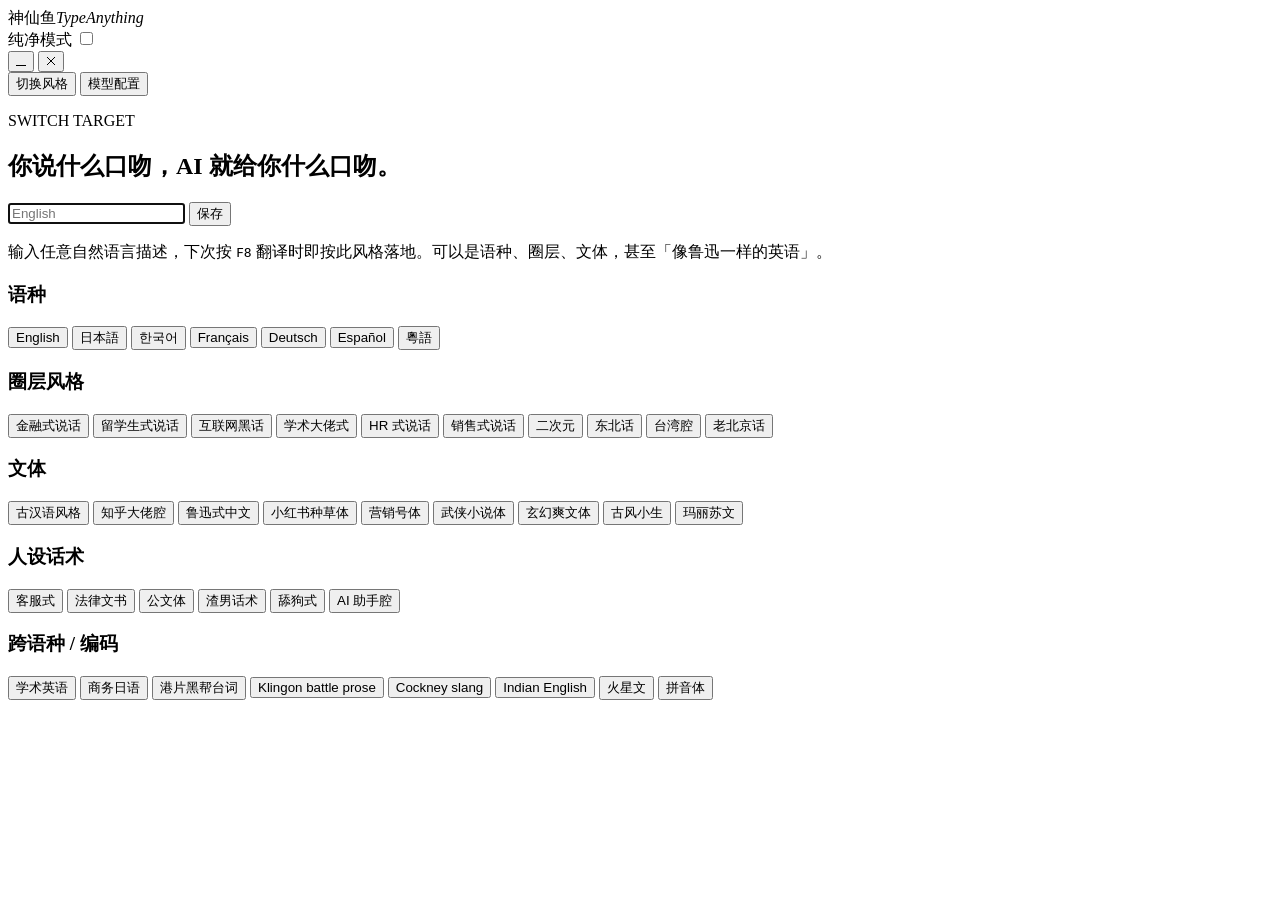
==== tools/ta-settings/ui/index.html @ 22adf209 "feat: use F8 as a global translation trigger" ====
<!doctype html>
<html lang="zh-CN">
<head>
<meta charset="utf-8" />
<meta name="viewport" content="width=device-width, initial-scale=1" />
<title>TypeAnything</title>
<link rel="icon" type="image/png" href="fish.png" />
<link rel="stylesheet" href="style.css" />
</head>
<body>

<!-- ─── Frameless titlebar (we strip WS_CAPTION; HTML owns the top edge) ─ -->
<header class="titlebar">
  <div class="title">
    <span class="logo" aria-hidden="true"></span>
    <span class="brand">神仙鱼<em>TypeAnything</em></span>
  </div>
  <label class="pure-toggle" id="pureToggleWrap" title="开启后只输出原始中文，并停用 F8 翻译">
    <span class="pure-toggle-label">纯净模式</span>
    <input type="checkbox" id="pureToggle" />
    <span class="pure-toggle-slider" aria-hidden="true"></span>
  </label>
  <div class="window-controls" aria-hidden="false">
    <button class="wc wc-min"   id="wcMin"   type="button" aria-label="最小化">
      <svg width="10" height="1" viewBox="0 0 10 1"><rect width="10" height="1" fill="currentColor"/></svg>
    </button>
    <button class="wc wc-close" id="wcClose" type="button" aria-label="关闭">
      <svg width="10" height="10" viewBox="0 0 10 10"><path d="M1 1 L9 9 M9 1 L1 9" stroke="currentColor" stroke-width="1" fill="none"/></svg>
    </button>
  </div>
</header>

<nav class="page-tabs">
  <button class="page-tab" data-page="lang">切换风格</button>
  <button class="page-tab" data-page="model">模型配置</button>
</nav>

<main>

  <!-- ───────────────────────── PAGE: LANGUAGE ───────────────────────── -->
  <section class="page" id="page-lang">
    <p class="eyebrow">SWITCH TARGET</p>
    <h1>你说什么<span class="accent">口吻</span>，AI 就给你什么口吻。</h1>

    <div class="input-wrap">
      <input id="langInput" type="text" placeholder="English" autofocus />
      <button id="langSave" class="btn primary">保存</button>
    </div>
    <p class="sub">输入任意自然语言描述，下次按 <code>F8</code> 翻译时即按此风格落地。可以是语种、圈层、文体，甚至「像鲁迅一样的英语」。</p>

    <div class="category">
      <h3>语种</h3>
      <div class="chips" data-group="lang" data-category="A">
        <button class="chip">English</button>
        <button class="chip">日本語</button>
        <button class="chip">한국어</button>
        <button class="chip">Français</button>
        <button class="chip">Deutsch</button>
        <button class="chip">Español</button>
        <button class="chip">粵語</button>
      </div>
    </div>

    <div class="category">
      <h3>圈层风格</h3>
      <div class="chips" data-group="clique" data-category="B">
        <button class="chip">金融式说话</button>
        <button class="chip">留学生式说话</button>
        <button class="chip">互联网黑话</button>
        <button class="chip">学术大佬式</button>
        <button class="chip">HR 式说话</button>
        <button class="chip">销售式说话</button>
        <button class="chip">二次元</button>
        <button class="chip">东北话</button>
        <button class="chip">台湾腔</button>
        <button class="chip">老北京话</button>
      </div>
    </div>

    <div class="category">
      <h3>文体</h3>
      <div class="chips" data-group="medium" data-category="B">
        <button class="chip">古汉语风格</button>
        <button class="chip">知乎大佬腔</button>
        <button class="chip">鲁迅式中文</button>
        <button class="chip">小红书种草体</button>
        <button class="chip">营销号体</button>
        <button class="chip">武侠小说体</button>
        <button class="chip">玄幻爽文体</button>
        <button class="chip">古风小生</button>
        <button class="chip">玛丽苏文</button>
      </div>
    </div>

    <div class="category">
      <h3>人设话术</h3>
      <div class="chips" data-group="persona" data-category="B">
        <button class="chip">客服式</button>
        <button class="chip">法律文书</button>
        <button class="chip">公文体</button>
        <button class="chip">渣男话术</button>
        <button class="chip">舔狗式</button>
        <button class="chip">AI 助手腔</button>
      </div>
    </div>

    <div class="category">
      <h3>跨语种 / 编码</h3>
      <div class="chips" data-group="cross">
        <button class="chip" data-category="C">学术英语</button>
        <button class="chip" data-category="C">商务日语</button>
        <button class="chip" data-category="C">港片黑帮台词</button>
        <button class="chip" data-category="C">Klingon battle prose</button>
        <button class="chip" data-category="C">Cockney slang</button>
        <button class="chip" data-category="C">Indian English</button>
        <button class="chip" data-category="D">火星文</button>
        <button class="chip" data-category="D">拼音体</button>
      </div>
    </div>
  </section>

  <!-- ───────────────────────── PAGE: MODEL ─────────────────────────── -->
  <section class="page" id="page-model" hidden>
    <p class="eyebrow">PROVIDER · BYOK</p>
    <h1>接入你自己的<span class="accent">模型</span>。</h1>
    <p class="sub">你的输入只发到下面这个 endpoint。无中转、无后端代理。默认 DeepSeek，可换 OpenAI / Moonshot / 智谱 / 自托管 vLLM / Ollama 等任意 OpenAI Chat Completions 兼容 API。</p>

    <div class="preset-row">
      <button class="preset" data-preset="deepseek">DeepSeek</button>
      <button class="preset" data-preset="moonshot">Moonshot</button>
      <button class="preset" data-preset="openai">OpenAI</button>
      <button class="preset" data-preset="ollama">Ollama</button>
      <button class="preset" data-preset="custom">自定义</button>
    </div>

    <form id="modelForm" class="form-grid" onsubmit="return false;">
      <label class="full">
        <span>API Key</span>
        <div class="masked">
          <input id="apiKey" type="password" placeholder="sk-..." autocomplete="off" />
          <button type="button" class="toggle" id="toggleKey" title="显示 / 隐藏" aria-label="toggle">👁</button>
        </div>
      </label>

      <label class="full">
        <span>Model</span>
        <input id="model" type="text" placeholder="deepseek-chat" />
      </label>

      <label class="full">
        <span>Host</span>
        <input id="host" type="text" placeholder="api.deepseek.com" />
      </label>
      <label class="full">
        <span>Path</span>
        <input id="path" type="text" placeholder="/v1/chat/completions" />
      </label>

      <p class="endpoint-preview" id="endpointPreview"></p>
    </form>

    <div class="actions">
      <button class="btn" id="btnCancelModel">取消</button>
      <button class="btn primary" id="btnSaveModel">保存并应用</button>
    </div>
  </section>

</main>

<!-- toast -->
<div id="toast" class="toast" hidden></div>

<script src="app.js"></script>
</body>
</html>
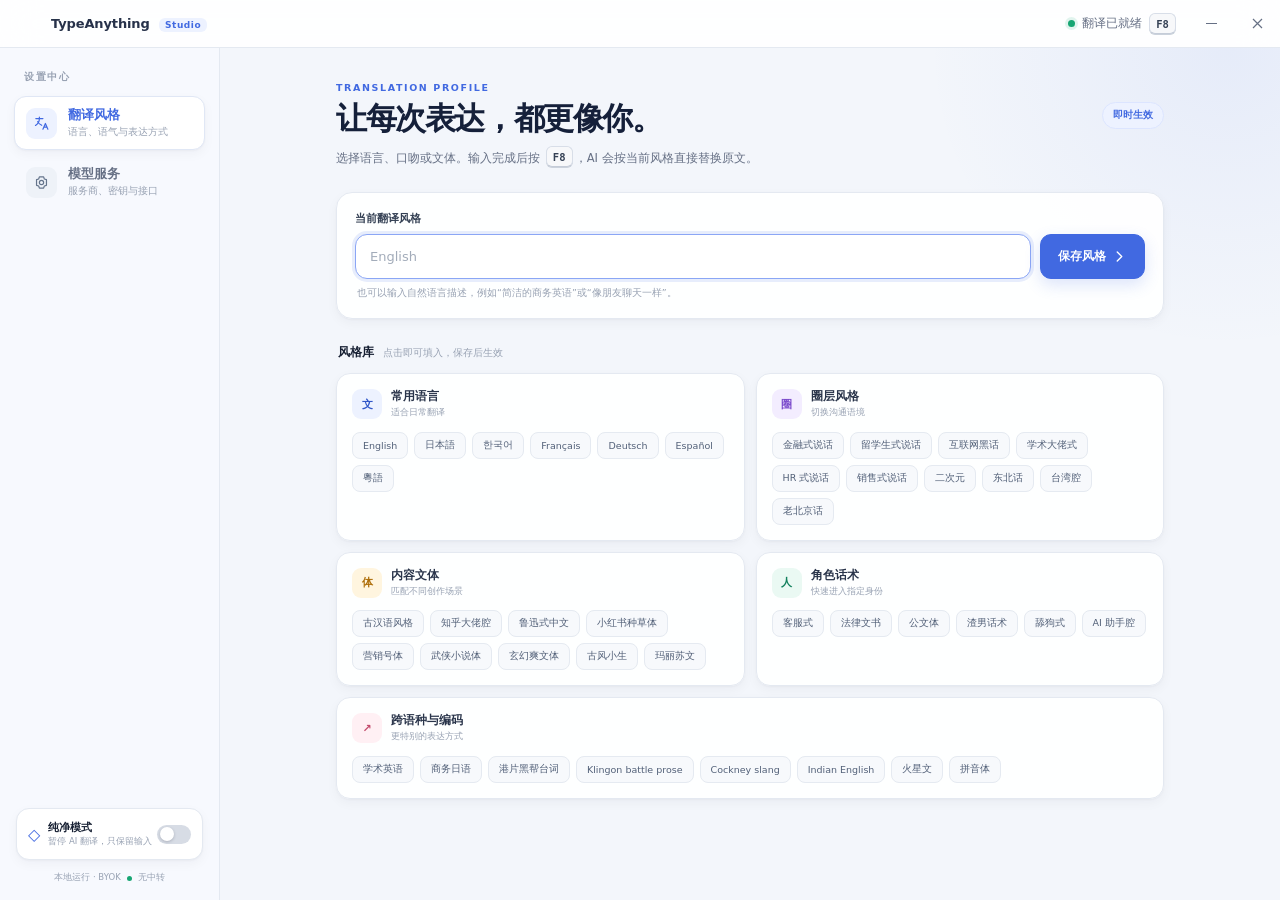
==== commit f8a3fb48: "feat: redesign the settings experience" ====
--- a/tools/ta-settings/ui/index.html
+++ b/tools/ta-settings/ui/index.html
@@ -9,165 +9,237 @@
 </head>
 <body>
 
-<!-- ─── Frameless titlebar (we strip WS_CAPTION; HTML owns the top edge) ─ -->
 <header class="titlebar">
   <div class="title">
     <span class="logo" aria-hidden="true"></span>
-    <span class="brand">神仙鱼<em>TypeAnything</em></span>
+    <span class="brand">TypeAnything <em>Studio</em></span>
   </div>
-  <label class="pure-toggle" id="pureToggleWrap" title="开启后只输出原始中文，并停用 F8 翻译">
-    <span class="pure-toggle-label">纯净模式</span>
-    <input type="checkbox" id="pureToggle" />
-    <span class="pure-toggle-slider" aria-hidden="true"></span>
-  </label>
-  <div class="window-controls" aria-hidden="false">
-    <button class="wc wc-min"   id="wcMin"   type="button" aria-label="最小化">
-      <svg width="10" height="1" viewBox="0 0 10 1"><rect width="10" height="1" fill="currentColor"/></svg>
+  <div class="titlebar-status" id="runtimeStatus" aria-label="翻译快捷键">
+    <span class="status-dot"></span>
+    <span id="runtimeStatusText">翻译已就绪</span>
+    <kbd>F8</kbd>
+  </div>
+  <div class="window-controls" aria-label="窗口控制">
+    <button class="wc wc-min" id="wcMin" type="button" aria-label="最小化">
+      <svg width="11" height="1" viewBox="0 0 11 1"><rect width="11" height="1" fill="currentColor"/></svg>
     </button>
     <button class="wc wc-close" id="wcClose" type="button" aria-label="关闭">
-      <svg width="10" height="10" viewBox="0 0 10 10"><path d="M1 1 L9 9 M9 1 L1 9" stroke="currentColor" stroke-width="1" fill="none"/></svg>
+      <svg width="11" height="11" viewBox="0 0 11 11"><path d="M1 1 L10 10 M10 1 L1 10" stroke="currentColor" stroke-width="1.2" fill="none"/></svg>
     </button>
   </div>
 </header>
 
-<nav class="page-tabs">
-  <button class="page-tab" data-page="lang">切换风格</button>
-  <button class="page-tab" data-page="model">模型配置</button>
-</nav>
-
-<main>
-
-  <!-- ───────────────────────── PAGE: LANGUAGE ───────────────────────── -->
-  <section class="page" id="page-lang">
-    <p class="eyebrow">SWITCH TARGET</p>
-    <h1>你说什么<span class="accent">口吻</span>，AI 就给你什么口吻。</h1>
-
-    <div class="input-wrap">
-      <input id="langInput" type="text" placeholder="English" autofocus />
-      <button id="langSave" class="btn primary">保存</button>
+<div class="app-shell">
+  <aside class="sidebar">
+    <div class="sidebar-heading">设置中心</div>
+    <nav class="page-tabs" aria-label="设置页面">
+      <button class="page-tab" data-page="lang" type="button">
+        <span class="nav-icon" aria-hidden="true">
+          <svg viewBox="0 0 24 24"><path d="M4 5h10M9 3v2c0 4.2-2.2 7.7-5.5 9.8M6.5 9.5c1.4 2.1 3.4 3.8 5.8 5M14 20l3.5-8 3.5 8M15.2 17h4.6"/></svg>
+        </span>
+        <span><strong>翻译风格</strong><small>语言、语气与表达方式</small></span>
+      </button>
+      <button class="page-tab" data-page="model" type="button">
+        <span class="nav-icon" aria-hidden="true">
+          <svg viewBox="0 0 24 24"><path d="M9 4h6l1 3 3 1v8l-3 1-1 3H9l-1-3-3-1V8l3-1 1-3Z"/><circle cx="12" cy="12" r="3"/></svg>
+        </span>
+        <span><strong>模型服务</strong><small>服务商、密钥与接口</small></span>
+      </button>
+    </nav>
+
+    <div class="sidebar-spacer"></div>
+
+    <section class="mode-card">
+      <div class="mode-copy">
+        <span class="mode-icon" aria-hidden="true">◇</span>
+        <span><strong>纯净模式</strong><small>暂停 AI 翻译，只保留输入</small></span>
+      </div>
+      <label class="pure-toggle" id="pureToggleWrap" title="开启后只输出原始中文，并停用 F8 翻译">
+        <input type="checkbox" id="pureToggle" />
+        <span class="pure-toggle-slider" aria-hidden="true"></span>
+      </label>
+    </section>
+
+    <div class="sidebar-meta">
+      <span>本地运行 · BYOK</span>
+      <span class="privacy-dot"></span>
+      <span>无中转</span>
     </div>
-    <p class="sub">输入任意自然语言描述，下次按 <code>F8</code> 翻译时即按此风格落地。可以是语种、圈层、文体，甚至「像鲁迅一样的英语」。</p>
-
-    <div class="category">
-      <h3>语种</h3>
-      <div class="chips" data-group="lang" data-category="A">
-        <button class="chip">English</button>
-        <button class="chip">日本語</button>
-        <button class="chip">한국어</button>
-        <button class="chip">Français</button>
-        <button class="chip">Deutsch</button>
-        <button class="chip">Español</button>
-        <button class="chip">粵語</button>
-      </div>
-    </div>
-
-    <div class="category">
-      <h3>圈层风格</h3>
-      <div class="chips" data-group="clique" data-category="B">
-        <button class="chip">金融式说话</button>
-        <button class="chip">留学生式说话</button>
-        <button class="chip">互联网黑话</button>
-        <button class="chip">学术大佬式</button>
-        <button class="chip">HR 式说话</button>
-        <button class="chip">销售式说话</button>
-        <button class="chip">二次元</button>
-        <button class="chip">东北话</button>
-        <button class="chip">台湾腔</button>
-        <button class="chip">老北京话</button>
-      </div>
-    </div>
-
-    <div class="category">
-      <h3>文体</h3>
-      <div class="chips" data-group="medium" data-category="B">
-        <button class="chip">古汉语风格</button>
-        <button class="chip">知乎大佬腔</button>
-        <button class="chip">鲁迅式中文</button>
-        <button class="chip">小红书种草体</button>
-        <button class="chip">营销号体</button>
-        <button class="chip">武侠小说体</button>
-        <button class="chip">玄幻爽文体</button>
-        <button class="chip">古风小生</button>
-        <button class="chip">玛丽苏文</button>
-      </div>
-    </div>
-
-    <div class="category">
-      <h3>人设话术</h3>
-      <div class="chips" data-group="persona" data-category="B">
-        <button class="chip">客服式</button>
-        <button class="chip">法律文书</button>
-        <button class="chip">公文体</button>
-        <button class="chip">渣男话术</button>
-        <button class="chip">舔狗式</button>
-        <button class="chip">AI 助手腔</button>
-      </div>
-    </div>
-
-    <div class="category">
-      <h3>跨语种 / 编码</h3>
-      <div class="chips" data-group="cross">
-        <button class="chip" data-category="C">学术英语</button>
-        <button class="chip" data-category="C">商务日语</button>
-        <button class="chip" data-category="C">港片黑帮台词</button>
-        <button class="chip" data-category="C">Klingon battle prose</button>
-        <button class="chip" data-category="C">Cockney slang</button>
-        <button class="chip" data-category="C">Indian English</button>
-        <button class="chip" data-category="D">火星文</button>
-        <button class="chip" data-category="D">拼音体</button>
-      </div>
-    </div>
-  </section>
-
-  <!-- ───────────────────────── PAGE: MODEL ─────────────────────────── -->
-  <section class="page" id="page-model" hidden>
-    <p class="eyebrow">PROVIDER · BYOK</p>
-    <h1>接入你自己的<span class="accent">模型</span>。</h1>
-    <p class="sub">你的输入只发到下面这个 endpoint。无中转、无后端代理。默认 DeepSeek，可换 OpenAI / Moonshot / 智谱 / 自托管 vLLM / Ollama 等任意 OpenAI Chat Completions 兼容 API。</p>
-
-    <div class="preset-row">
-      <button class="preset" data-preset="deepseek">DeepSeek</button>
-      <button class="preset" data-preset="moonshot">Moonshot</button>
-      <button class="preset" data-preset="openai">OpenAI</button>
-      <button class="preset" data-preset="ollama">Ollama</button>
-      <button class="preset" data-preset="custom">自定义</button>
-    </div>
-
-    <form id="modelForm" class="form-grid" onsubmit="return false;">
-      <label class="full">
-        <span>API Key</span>
-        <div class="masked">
-          <input id="apiKey" type="password" placeholder="sk-..." autocomplete="off" />
-          <button type="button" class="toggle" id="toggleKey" title="显示 / 隐藏" aria-label="toggle">👁</button>
-        </div>
-      </label>
-
-      <label class="full">
-        <span>Model</span>
-        <input id="model" type="text" placeholder="deepseek-chat" />
-      </label>
-
-      <label class="full">
-        <span>Host</span>
-        <input id="host" type="text" placeholder="api.deepseek.com" />
-      </label>
-      <label class="full">
-        <span>Path</span>
-        <input id="path" type="text" placeholder="/v1/chat/completions" />
-      </label>
-
-      <p class="endpoint-preview" id="endpointPreview"></p>
-    </form>
-
-    <div class="actions">
-      <button class="btn" id="btnCancelModel">取消</button>
-      <button class="btn primary" id="btnSaveModel">保存并应用</button>
-    </div>
-  </section>
-
-</main>
-
-<!-- toast -->
+  </aside>
+
+  <main>
+    <section class="page" id="page-lang">
+      <div class="page-heading">
+        <div>
+          <p class="eyebrow">TRANSLATION PROFILE</p>
+          <h1>让每次表达，都更像你。</h1>
+          <p class="sub">选择语言、口吻或文体。输入完成后按 <kbd>F8</kbd>，AI 会按当前风格直接替换原文。</p>
+        </div>
+        <span class="page-badge">即时生效</span>
+      </div>
+
+      <section class="command-card">
+        <label for="langInput">当前翻译风格</label>
+        <div class="input-wrap">
+          <input id="langInput" type="text" placeholder="English" autofocus />
+          <button id="langSave" class="btn primary" type="button">
+            <span>保存风格</span>
+            <svg viewBox="0 0 20 20" aria-hidden="true"><path d="m7 4 6 6-6 6"/></svg>
+          </button>
+        </div>
+        <p class="field-help">也可以输入自然语言描述，例如“简洁的商务英语”或“像朋友聊天一样”。</p>
+      </section>
+
+      <div class="section-title">
+        <div><span>风格库</span><small>点击即可填入，保存后生效</small></div>
+      </div>
+
+      <div class="style-grid">
+        <section class="style-card category">
+          <div class="style-card-head"><span class="category-icon blue">文</span><div><h3>常用语言</h3><p>适合日常翻译</p></div></div>
+          <div class="chips" data-group="lang" data-category="A">
+            <button class="chip">English</button>
+            <button class="chip">日本語</button>
+            <button class="chip">한국어</button>
+            <button class="chip">Français</button>
+            <button class="chip">Deutsch</button>
+            <button class="chip">Español</button>
+            <button class="chip">粵語</button>
+          </div>
+        </section>
+
+        <section class="style-card category">
+          <div class="style-card-head"><span class="category-icon violet">圈</span><div><h3>圈层风格</h3><p>切换沟通语境</p></div></div>
+          <div class="chips" data-group="clique" data-category="B">
+            <button class="chip">金融式说话</button>
+            <button class="chip">留学生式说话</button>
+            <button class="chip">互联网黑话</button>
+            <button class="chip">学术大佬式</button>
+            <button class="chip">HR 式说话</button>
+            <button class="chip">销售式说话</button>
+            <button class="chip">二次元</button>
+            <button class="chip">东北话</button>
+            <button class="chip">台湾腔</button>
+            <button class="chip">老北京话</button>
+          </div>
+        </section>
+
+        <section class="style-card category">
+          <div class="style-card-head"><span class="category-icon amber">体</span><div><h3>内容文体</h3><p>匹配不同创作场景</p></div></div>
+          <div class="chips" data-group="medium" data-category="B">
+            <button class="chip">古汉语风格</button>
+            <button class="chip">知乎大佬腔</button>
+            <button class="chip">鲁迅式中文</button>
+            <button class="chip">小红书种草体</button>
+            <button class="chip">营销号体</button>
+            <button class="chip">武侠小说体</button>
+            <button class="chip">玄幻爽文体</button>
+            <button class="chip">古风小生</button>
+            <button class="chip">玛丽苏文</button>
+          </div>
+        </section>
+
+        <section class="style-card category">
+          <div class="style-card-head"><span class="category-icon green">人</span><div><h3>角色话术</h3><p>快速进入指定身份</p></div></div>
+          <div class="chips" data-group="persona" data-category="B">
+            <button class="chip">客服式</button>
+            <button class="chip">法律文书</button>
+            <button class="chip">公文体</button>
+            <button class="chip">渣男话术</button>
+            <button class="chip">舔狗式</button>
+            <button class="chip">AI 助手腔</button>
+          </div>
+        </section>
+
+        <section class="style-card category wide-card">
+          <div class="style-card-head"><span class="category-icon rose">↗</span><div><h3>跨语种与编码</h3><p>更特别的表达方式</p></div></div>
+          <div class="chips" data-group="cross">
+            <button class="chip" data-category="C">学术英语</button>
+            <button class="chip" data-category="C">商务日语</button>
+            <button class="chip" data-category="C">港片黑帮台词</button>
+            <button class="chip" data-category="C">Klingon battle prose</button>
+            <button class="chip" data-category="C">Cockney slang</button>
+            <button class="chip" data-category="C">Indian English</button>
+            <button class="chip" data-category="D">火星文</button>
+            <button class="chip" data-category="D">拼音体</button>
+          </div>
+        </section>
+      </div>
+    </section>
+
+    <section class="page" id="page-model" hidden>
+      <div class="page-heading">
+        <div>
+          <p class="eyebrow">MODEL CONNECTION</p>
+          <h1>连接你的 AI 服务。</h1>
+          <p class="sub">请求从本机直达你选择的服务商。API Key 不经过 TypeAnything 的服务器。</p>
+        </div>
+        <span class="page-badge secure"><span class="status-dot"></span>本地直连</span>
+      </div>
+
+      <section class="settings-card provider-card">
+        <div class="card-heading">
+          <div><h2>选择服务商</h2><p>使用预设，或连接任意兼容 OpenAI Chat Completions 的接口。</p></div>
+        </div>
+        <div class="preset-row">
+          <button class="preset" data-preset="deepseek" type="button"><span class="provider-mark deepseek">D</span><span>DeepSeek</span></button>
+          <button class="preset" data-preset="moonshot" type="button"><span class="provider-mark moonshot">M</span><span>Moonshot</span></button>
+          <button class="preset" data-preset="openai" type="button"><span class="provider-mark openai">O</span><span>OpenAI</span></button>
+          <button class="preset" data-preset="ollama" type="button"><span class="provider-mark ollama">◎</span><span>Ollama</span></button>
+          <button class="preset" data-preset="custom" type="button"><span class="provider-mark custom">+</span><span>自定义</span></button>
+        </div>
+      </section>
+
+      <section class="settings-card connection-card">
+        <div class="card-heading">
+          <div><h2>连接信息</h2><p>保存后会重新载入输入法服务，现有个人词典不受影响。</p></div>
+          <span class="config-label">BYOK</span>
+        </div>
+
+        <form id="modelForm" class="form-grid" onsubmit="return false;">
+          <label class="full">
+            <span>API Key</span>
+            <div class="masked">
+              <input id="apiKey" type="password" placeholder="sk-..." autocomplete="off" />
+              <button type="button" class="toggle" id="toggleKey" title="显示或隐藏 API Key" aria-label="显示或隐藏 API Key">
+                <svg viewBox="0 0 24 24" aria-hidden="true"><path d="M2.5 12s3.5-5 9.5-5 9.5 5 9.5 5-3.5 5-9.5 5-9.5-5-9.5-5Z"/><circle cx="12" cy="12" r="2.5"/></svg>
+              </button>
+            </div>
+            <small class="input-note">密钥仅保存在你的电脑上。</small>
+          </label>
+
+          <label class="full">
+            <span>Model</span>
+            <input id="model" type="text" placeholder="deepseek-chat" />
+          </label>
+
+          <label class="half">
+            <span>Host</span>
+            <input id="host" type="text" placeholder="api.deepseek.com" />
+          </label>
+          <label class="half">
+            <span>Path</span>
+            <input id="path" type="text" placeholder="/v1/chat/completions" />
+          </label>
+
+          <p class="endpoint-preview" id="endpointPreview"></p>
+        </form>
+      </section>
+
+      <div class="actions">
+        <div class="action-note"><kbd>F8</kbd><span>保存后，在任意输入框中使用</span></div>
+        <div class="action-buttons">
+          <button class="btn secondary" id="btnCancelModel" type="button">取消</button>
+          <button class="btn primary" id="btnSaveModel" type="button">
+            <span>保存并应用</span>
+            <svg viewBox="0 0 20 20" aria-hidden="true"><path d="m7 4 6 6-6 6"/></svg>
+          </button>
+        </div>
+      </div>
+    </section>
+  </main>
+</div>
+
 <div id="toast" class="toast" hidden></div>
 
 <script src="app.js"></script>
--- a/tools/ta-settings/ui/style.css
+++ b/tools/ta-settings/ui/style.css
@@ -0,0 +1,187 @@
+:root {
+  color-scheme: light;
+  --bg: #f3f6fb;
+  --surface: #fff;
+  --soft: #f8faff;
+  --ink: #172033;
+  --muted: #667085;
+  --muted-2: #98a2b3;
+  --line: #e4e9f1;
+  --line-strong: #d6deea;
+  --primary: #4169e1;
+  --primary-hover: #3157c8;
+  --primary-soft: #edf2ff;
+  --success: #17a673;
+  --shadow: 0 1px 2px rgba(16,24,40,.03), 0 4px 12px rgba(16,24,40,.04);
+  --font: "Segoe UI Variable", "Segoe UI", "Microsoft YaHei UI", "Microsoft YaHei", system-ui, sans-serif;
+  --mono: "Cascadia Code", "JetBrains Mono", Consolas, monospace;
+}
+
+* { box-sizing: border-box; }
+html, body { width: 100%; height: 100%; margin: 0; overflow: hidden; }
+body { color: var(--ink); background: var(--bg); font: 14px var(--font); -webkit-font-smoothing: antialiased; user-select: none; }
+button, input { font: inherit; }
+input { user-select: text; }
+[hidden] { display: none !important; }
+
+.titlebar {
+  position: relative; z-index: 20; height: 48px; display: flex; align-items: center;
+  padding-left: 17px; color: #27324a; background: rgba(255,255,255,.9);
+  border-bottom: 1px solid var(--line); backdrop-filter: blur(18px);
+}
+.title { min-width: 210px; display: flex; align-items: center; gap: 9px; }
+.logo { width: 25px; height: 25px; background: url("fish.png") no-repeat center / contain; }
+.brand { font-size: 13px; font-weight: 720; letter-spacing: -.01em; }
+.brand em { margin-left: 5px; padding: 2px 6px; color: var(--primary); background: var(--primary-soft); border-radius: 6px; font-size: 9px; font-style: normal; font-weight: 700; letter-spacing: .06em; }
+.titlebar-status { display: flex; align-items: center; gap: 7px; margin-left: auto; color: var(--muted); font-size: 11.5px; }
+.status-dot, .privacy-dot { width: 7px; height: 7px; border-radius: 50%; background: var(--success); box-shadow: 0 0 0 3px rgba(23,166,115,.12); }
+.titlebar-status.paused .status-dot { background: #98a2b3; box-shadow: 0 0 0 3px rgba(152,162,179,.13); }
+.titlebar-status.paused kbd { opacity: .55; }
+kbd { min-width: 27px; height: 21px; display: inline-flex; align-items: center; justify-content: center; padding: 0 6px; color: #344054; background: #f7f8fa; border: 1px solid #d8dee8; border-bottom-color: #c5ccd8; border-radius: 6px; box-shadow: 0 1px 0 #cbd2dc; font: 650 10.5px var(--mono); }
+.window-controls { height: 48px; display: flex; margin-left: 12px; }
+.wc { width: 46px; height: 48px; display: grid; place-items: center; padding: 0; color: #667085; background: transparent; border: 0; cursor: pointer; }
+.wc:hover { color: var(--ink); background: #edf0f5; }
+.wc-close:hover { color: #fff; background: #e5484d; }
+
+.app-shell { height: calc(100% - 48px); display: grid; grid-template-columns: 220px minmax(0, 1fr); }
+.sidebar { min-width: 0; display: flex; flex-direction: column; padding: 22px 14px 16px; background: rgba(248,250,255,.86); border-right: 1px solid var(--line); }
+.sidebar-heading { margin: 0 10px 12px; color: var(--muted-2); font-size: 10px; font-weight: 700; letter-spacing: .16em; }
+.page-tabs { display: flex; flex-direction: column; gap: 5px; }
+.page-tab { width: 100%; display: flex; align-items: center; gap: 11px; padding: 10px 11px; color: var(--muted); text-align: left; background: transparent; border: 1px solid transparent; border-radius: 12px; cursor: pointer; transition: .16s; }
+.page-tab:hover { color: var(--ink); background: rgba(255,255,255,.72); }
+.page-tab.active { color: var(--primary); background: #fff; border-color: #e0e7f5; box-shadow: var(--shadow); }
+.page-tab:active { transform: scale(.985); }
+.page-tab > span:last-child { min-width: 0; display: flex; flex-direction: column; gap: 2px; }
+.page-tab strong { color: currentColor; font-size: 12.5px; font-weight: 680; }
+.page-tab small { overflow: hidden; color: var(--muted-2); font-size: 9.5px; text-overflow: ellipsis; white-space: nowrap; }
+.nav-icon { width: 31px; height: 31px; flex: 0 0 auto; display: grid; place-items: center; color: #64748b; background: #eef2f8; border-radius: 9px; }
+.page-tab.active .nav-icon { color: var(--primary); background: var(--primary-soft); }
+.nav-icon svg { width: 17px; height: 17px; fill: none; stroke: currentColor; stroke-linecap: round; stroke-linejoin: round; stroke-width: 1.7; }
+.sidebar-spacer { flex: 1; min-height: 28px; }
+.mode-card { display: flex; align-items: center; justify-content: space-between; gap: 10px; margin: 0 2px 12px; padding: 11px; background: #fff; border: 1px solid var(--line); border-radius: 13px; box-shadow: var(--shadow); }
+.mode-copy { min-width: 0; display: flex; align-items: center; gap: 8px; }
+.mode-copy > span:last-child { display: flex; flex-direction: column; gap: 1px; }
+.mode-copy strong { font-size: 11px; font-weight: 680; }
+.mode-copy small { color: var(--muted-2); font-size: 8.5px; white-space: nowrap; }
+.mode-icon { color: var(--primary); font-size: 16px; }
+.pure-toggle { flex: 0 0 auto; cursor: pointer; }
+.pure-toggle input { position: absolute; opacity: 0; pointer-events: none; }
+.pure-toggle-slider { position: relative; width: 34px; height: 19px; display: block; background: #d7dce5; border-radius: 99px; transition: .18s; }
+.pure-toggle-slider::after { content: ""; position: absolute; top: 2.5px; left: 2.5px; width: 14px; height: 14px; background: #fff; border-radius: 50%; box-shadow: 0 1px 3px rgba(16,24,40,.22); transition: .18s; }
+.pure-toggle input:checked + .pure-toggle-slider { background: var(--primary); }
+.pure-toggle input:checked + .pure-toggle-slider::after { transform: translateX(15px); }
+.sidebar-meta { display: flex; align-items: center; justify-content: center; gap: 6px; color: var(--muted-2); font-size: 8.5px; }
+.privacy-dot { width: 5px; height: 5px; box-shadow: none; }
+
+main { min-width: 0; overflow-x: hidden; overflow-y: auto; background: radial-gradient(circle at 95% 0, rgba(65,105,225,.075), transparent 300px), var(--bg); scrollbar-width: thin; scrollbar-color: #cdd5e2 transparent; }
+main::-webkit-scrollbar { width: 8px; }
+main::-webkit-scrollbar-thumb { background: #cdd5e2; border: 2px solid transparent; border-radius: 99px; background-clip: content-box; }
+main.pure-locked .page { opacity: .42 !important; filter: saturate(.45); pointer-events: none; animation: none !important; }
+.page { width: min(100%, 900px); min-height: 100%; margin: 0 auto; padding: 34px 36px 40px; animation: page-in .2s ease-out both; }
+@keyframes page-in { from { opacity: 0; transform: translateY(5px); } to { opacity: 1; transform: none; } }
+.page-heading { display: flex; align-items: flex-start; justify-content: space-between; gap: 24px; margin-bottom: 24px; }
+.eyebrow { margin: 0 0 7px; color: var(--primary); font-size: 9.5px; font-weight: 750; letter-spacing: .17em; }
+h1 { margin: 0; color: #15203a; font-size: clamp(24px,3.2vw,31px); font-weight: 720; letter-spacing: -.045em; line-height: 1.2; }
+.sub { max-width: 590px; margin: 9px 0 0; color: var(--muted); font-size: 11.5px; line-height: 1.7; }
+.sub kbd { margin: 0 2px; vertical-align: 1px; }
+.page-badge { flex: 0 0 auto; margin-top: 20px; padding: 6px 10px; color: var(--primary); background: var(--primary-soft); border: 1px solid #dce5ff; border-radius: 99px; font-size: 9.5px; font-weight: 650; }
+.page-badge.secure { display: flex; align-items: center; gap: 7px; color: #117a57; background: #ecf9f4; border-color: #d2f0e4; }
+.page-badge .status-dot { width: 6px; height: 6px; box-shadow: none; }
+
+.command-card, .settings-card, .style-card { background: rgba(255,255,255,.96); border: 1px solid var(--line); box-shadow: var(--shadow); }
+.command-card { padding: 18px; border-radius: 16px; }
+.command-card > label { display: block; margin-bottom: 8px; color: #344054; font-size: 11px; font-weight: 650; }
+.input-wrap { display: flex; gap: 9px; }
+.input-wrap input, .form-grid input { width: 100%; min-width: 0; color: var(--ink); background: #fbfcfe; border: 1px solid var(--line-strong); outline: none; transition: .16s; }
+.input-wrap input { height: 45px; padding: 0 14px; border-radius: 12px; font-size: 13px; }
+.input-wrap input:focus, .form-grid input:focus { background: #fff; border-color: #8ba6f5; box-shadow: 0 0 0 3px rgba(65,105,225,.12); }
+input::placeholder { color: #a3acba; }
+.field-help, .input-note { color: var(--muted-2); font-size: 9.5px; }
+.field-help { margin: 8px 2px 0; }
+.btn { height: 42px; display: inline-flex; align-items: center; justify-content: center; gap: 6px; padding: 0 17px; color: #344054; background: #fff; border: 1px solid var(--line-strong); border-radius: 11px; font-size: 11.5px; font-weight: 680; cursor: pointer; transition: .16s; }
+.btn:hover { background: #f8fafc; border-color: #c8d1df; }
+.btn:active { transform: translateY(1px); }
+.btn:disabled { opacity: .5; cursor: wait; }
+.btn.primary { color: #fff; background: var(--primary); border-color: var(--primary); box-shadow: 0 6px 16px rgba(65,105,225,.18); }
+.btn.primary:hover { background: var(--primary-hover); border-color: var(--primary-hover); box-shadow: 0 8px 20px rgba(65,105,225,.24); }
+.btn svg { width: 15px; height: 15px; fill: none; stroke: currentColor; stroke-linecap: round; stroke-linejoin: round; stroke-width: 1.8; }
+.input-wrap .btn { height: 45px; flex: 0 0 auto; }
+.section-title { display: flex; align-items: flex-end; justify-content: space-between; margin: 25px 2px 12px; }
+.section-title > div { display: flex; align-items: baseline; gap: 9px; }
+.section-title span { font-size: 12px; font-weight: 700; }
+.section-title small { color: var(--muted-2); font-size: 9.5px; }
+
+.style-grid { display: grid; grid-template-columns: repeat(2,minmax(0,1fr)); gap: 11px; }
+.style-card { padding: 15px; border-radius: 14px; }
+.wide-card { grid-column: 1 / -1; }
+.style-card-head { display: flex; align-items: center; gap: 9px; margin-bottom: 12px; }
+.category-icon { width: 30px; height: 30px; display: grid; place-items: center; color: #3157c8; background: #edf2ff; border-radius: 9px; font-size: 11px; font-weight: 720; }
+.category-icon.violet { color: #7c4dcc; background: #f3edff; }
+.category-icon.amber { color: #ad6d08; background: #fff5df; }
+.category-icon.green { color: #12805d; background: #eaf9f3; }
+.category-icon.rose { color: #c34b6c; background: #fff0f4; }
+.style-card h3, .card-heading h2 { margin: 0; color: #29344a; font-size: 11.5px; font-weight: 700; }
+.style-card-head p, .card-heading p { margin: 2px 0 0; color: var(--muted-2); font-size: 9px; line-height: 1.5; }
+.chips { display: flex; flex-wrap: wrap; gap: 6px; }
+.chip { height: 27px; padding: 0 10px; color: #526078; background: #f7f9fc; border: 1px solid #e5eaf1; border-radius: 8px; font-size: 9.5px; cursor: pointer; transition: .14s; }
+.chip:hover { color: var(--primary); background: var(--primary-soft); border-color: #d8e2ff; }
+.chip:active { transform: scale(.97); }
+.chip.active { color: #fff; background: var(--primary); border-color: var(--primary); }
+.chip:disabled { opacity: .5; cursor: default; }
+
+.settings-card { padding: 18px; border-radius: 16px; }
+.settings-card + .settings-card { margin-top: 12px; }
+.card-heading { display: flex; align-items: flex-start; justify-content: space-between; gap: 20px; margin-bottom: 14px; }
+.config-label { padding: 4px 7px; color: #667085; background: #f5f7fa; border: 1px solid var(--line); border-radius: 6px; font: 650 8.5px var(--mono); }
+.preset-row { display: grid; grid-template-columns: repeat(5,minmax(0,1fr)); gap: 7px; }
+.preset { position: relative; min-width: 0; height: 58px; display: flex; flex-direction: column; align-items: center; justify-content: center; gap: 5px; color: #5f6c80; background: #f9fafc; border: 1px solid var(--line); border-radius: 11px; font-size: 9px; cursor: pointer; transition: .16s; }
+.preset:hover { color: var(--primary); background: #f0f5ff; border-color: #cfdafd; }
+.preset:active { transform: scale(.98); }
+.preset.active { color: var(--primary); background: var(--primary-soft); border-color: #afc2fa; }
+.preset.current::after { content: ""; position: absolute; top: 7px; right: 7px; width: 5px; height: 5px; background: var(--success); border: 2px solid #fff; border-radius: 50%; }
+.provider-mark { width: 23px; height: 23px; display: grid; place-items: center; color: #fff; background: #4f6fde; border-radius: 7px; font-size: 10px; font-weight: 750; }
+.provider-mark.moonshot { background: #7057c7; }
+.provider-mark.openai { background: #27364b; }
+.provider-mark.ollama { background: #1f8c71; }
+.provider-mark.custom { color: #68758a; background: #e9edf3; }
+
+.form-grid { display: grid; grid-template-columns: repeat(2,minmax(0,1fr)); gap: 13px; }
+.form-grid label { min-width: 0; display: flex; flex-direction: column; gap: 6px; }
+.form-grid label.full { grid-column: 1 / -1; }
+.form-grid label.half { grid-column: span 1; }
+.form-grid label > span { color: #475467; font-size: 9.5px; font-weight: 700; letter-spacing: .04em; text-transform: uppercase; }
+.form-grid input { height: 39px; padding: 0 12px; border-radius: 10px; font: 10.5px var(--mono); }
+.masked { position: relative; }
+.masked input { padding-right: 42px; }
+.masked .toggle { position: absolute; top: 4px; right: 5px; width: 31px; height: 31px; display: grid; place-items: center; padding: 0; color: #7c8799; background: transparent; border: 0; border-radius: 8px; cursor: pointer; }
+.masked .toggle:hover { color: var(--primary); background: var(--primary-soft); }
+.masked .toggle svg { width: 16px; height: 16px; fill: none; stroke: currentColor; stroke-linecap: round; stroke-linejoin: round; stroke-width: 1.6; }
+.input-note { margin-left: 2px; }
+.endpoint-preview { grid-column: 1 / -1; min-height: 33px; display: flex; align-items: center; margin: 0; padding: 0 11px; overflow: hidden; color: #667085; background: #f6f8fb; border: 1px solid #e9edf3; border-radius: 9px; font: 9.5px var(--mono); text-overflow: ellipsis; white-space: nowrap; }
+.endpoint-preview::before { content: "ENDPOINT"; margin-right: 10px; color: #98a2b3; font-size: 8px; font-weight: 700; letter-spacing: .08em; }
+.endpoint-preview.empty { display: none; }
+.actions { position: sticky; bottom: 0; display: flex; justify-content: flex-end; gap: 8px; margin: 12px -4px -8px; padding: 13px 4px 8px; background: linear-gradient(180deg,rgba(243,246,251,0),var(--bg) 30%); }
+
+.toast { position: fixed; z-index: 100; left: 50%; bottom: 22px; max-width: min(420px,calc(100% - 32px)); display: flex; align-items: center; padding: 10px 14px; color: #fff; background: #263248; border: 1px solid rgba(255,255,255,.12); border-radius: 10px; box-shadow: 0 18px 45px rgba(35,50,80,.18); font-size: 10.5px; opacity: 0; transform: translate(-50%,8px); transition: .2s; }
+.toast.show { opacity: 1; transform: translate(-50%,0); }
+.toast.error { background: #b84048; }
+.toast-action { color: inherit; }
+
+@media (max-width: 760px) {
+  .app-shell { grid-template-columns: 176px minmax(0,1fr); }
+  .title { min-width: 170px; }
+  .titlebar-status > span:not(.status-dot) { display: none; }
+  .sidebar { padding-inline: 10px; }
+  .page { padding: 28px 22px 34px; }
+  .style-grid { grid-template-columns: 1fr; }
+  .wide-card { grid-column: auto; }
+  .preset-row { grid-template-columns: repeat(3,minmax(0,1fr)); }
+}
+@media (max-height: 620px) {
+  .page { padding-top: 24px; }
+  .page-heading { margin-bottom: 18px; }
+  .sidebar { padding-top: 16px; }
+}
+@media (prefers-reduced-motion: reduce) {
+  *, *::before, *::after { animation-duration: .01ms !important; transition-duration: .01ms !important; }
+}
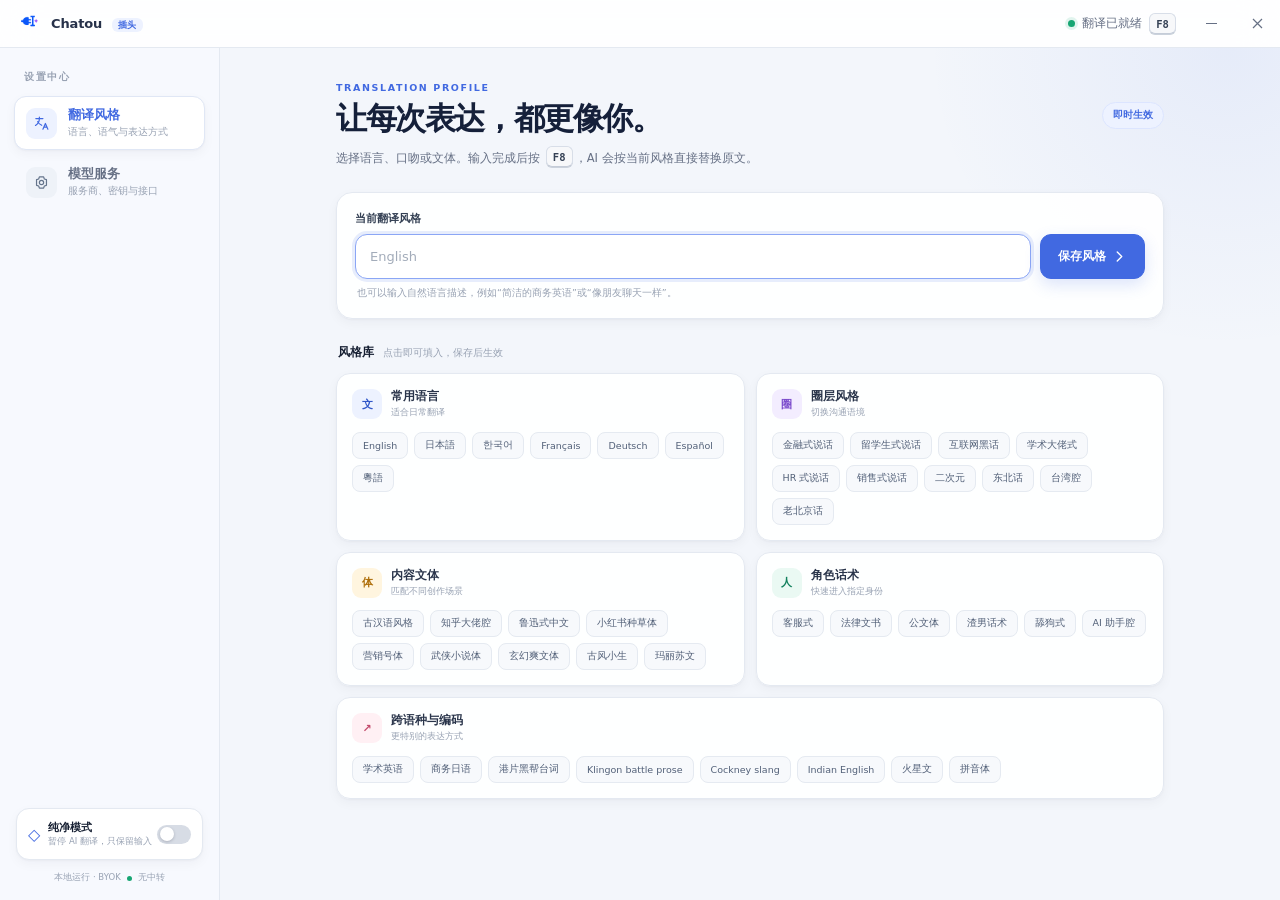
==== commit e01af0c6: "feat: rebrand application as Chatou" ====
--- a/tools/ta-settings/ui/index.html
+++ b/tools/ta-settings/ui/index.html
@@ -3,8 +3,8 @@
 <head>
 <meta charset="utf-8" />
 <meta name="viewport" content="width=device-width, initial-scale=1" />
-<title>TypeAnything</title>
-<link rel="icon" type="image/png" href="fish.png" />
+<title>Chatou 插头</title>
+<link rel="icon" type="image/png" href="chatou.png" />
 <link rel="stylesheet" href="style.css" />
 </head>
 <body>
@@ -12,7 +12,7 @@
 <header class="titlebar">
   <div class="title">
     <span class="logo" aria-hidden="true"></span>
-    <span class="brand">TypeAnything <em>Studio</em></span>
+    <span class="brand">Chatou <em>插头</em></span>
   </div>
   <div class="titlebar-status" id="runtimeStatus" aria-label="翻译快捷键">
     <span class="status-dot"></span>
@@ -172,7 +172,7 @@
         <div>
           <p class="eyebrow">MODEL CONNECTION</p>
           <h1>连接你的 AI 服务。</h1>
-          <p class="sub">请求从本机直达你选择的服务商。API Key 不经过 TypeAnything 的服务器。</p>
+          <p class="sub">请求从本机直达你选择的服务商。API Key 不经过任何中转服务器。</p>
         </div>
         <span class="page-badge secure"><span class="status-dot"></span>本地直连</span>
       </div>
--- a/tools/ta-settings/ui/style.css
+++ b/tools/ta-settings/ui/style.css
@@ -30,7 +30,7 @@
   border-bottom: 1px solid var(--line); backdrop-filter: blur(18px);
 }
 .title { min-width: 210px; display: flex; align-items: center; gap: 9px; }
-.logo { width: 25px; height: 25px; background: url("fish.png") no-repeat center / contain; }
+.logo { width: 25px; height: 25px; background: url("chatou.png") no-repeat center / contain; }
 .brand { font-size: 13px; font-weight: 720; letter-spacing: -.01em; }
 .brand em { margin-left: 5px; padding: 2px 6px; color: var(--primary); background: var(--primary-soft); border-radius: 6px; font-size: 9px; font-style: normal; font-weight: 700; letter-spacing: .06em; }
 .titlebar-status { display: flex; align-items: center; gap: 7px; margin-left: auto; color: var(--muted); font-size: 11.5px; }
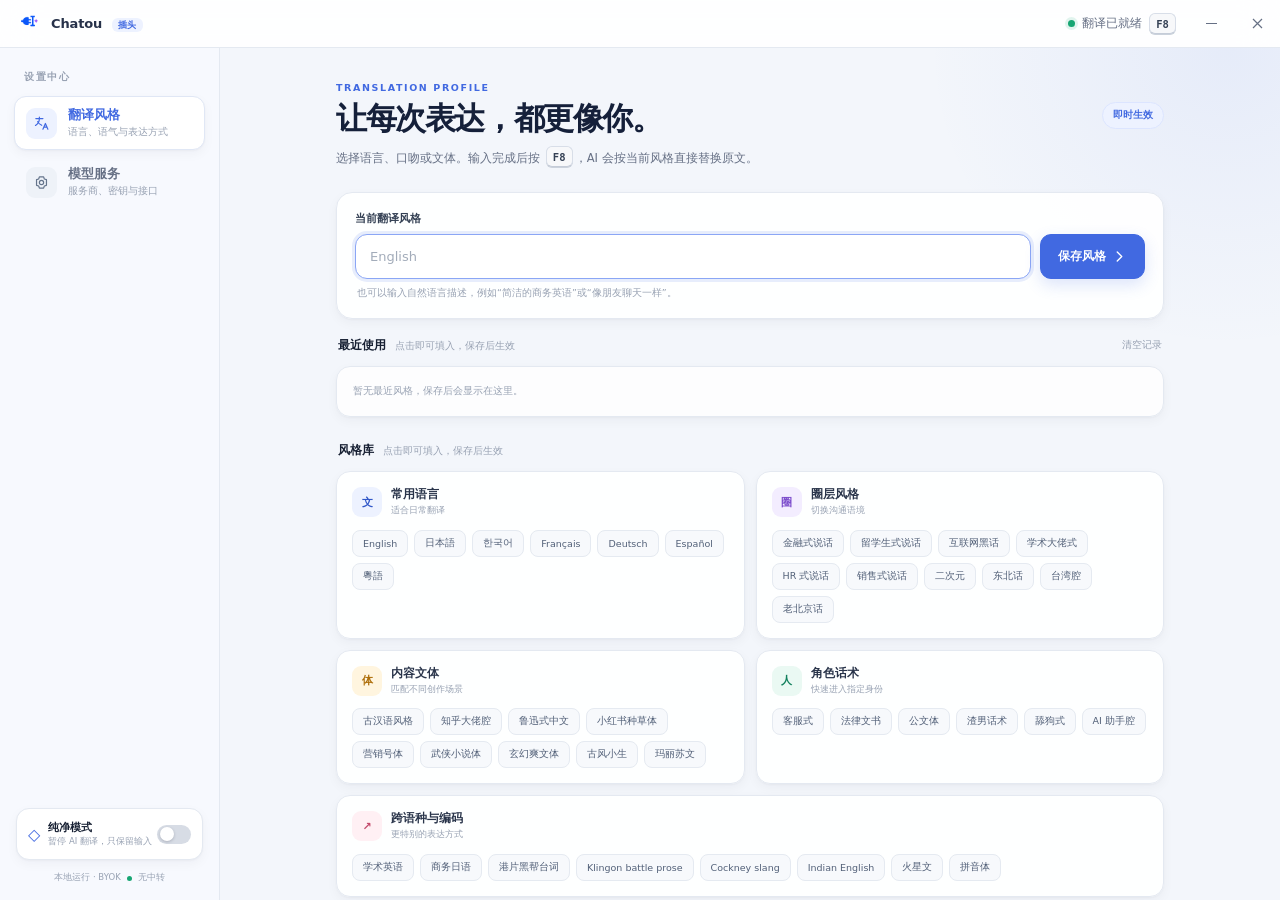
==== commit c6c62a26: "feat: add recent styles and TSF undo" ====
--- a/tools/ta-settings/ui/index.html
+++ b/tools/ta-settings/ui/index.html
@@ -90,6 +90,17 @@
         <p class="field-help">也可以输入自然语言描述，例如“简洁的商务英语”或“像朋友聊天一样”。</p>
       </section>
 
+      <section class="recent-section" id="recentSection">
+        <div class="section-title recent-title">
+          <div><span>最近使用</span><small>点击即可填入，保存后生效</small></div>
+          <button id="clearRecent" class="text-button" type="button">清空记录</button>
+        </div>
+        <div class="recent-card">
+          <div class="recent-empty" id="recentEmpty">暂无最近风格，保存后会显示在这里。</div>
+          <div class="chips recent-chips" id="recentChips" hidden></div>
+        </div>
+      </section>
+
       <div class="section-title">
         <div><span>风格库</span><small>点击即可填入，保存后生效</small></div>
       </div>
--- a/tools/ta-settings/ui/style.css
+++ b/tools/ta-settings/ui/style.css
@@ -110,6 +110,14 @@
 .section-title > div { display: flex; align-items: baseline; gap: 9px; }
 .section-title span { font-size: 12px; font-weight: 700; }
 .section-title small { color: var(--muted-2); font-size: 9.5px; }
+.recent-title { margin-top: 18px; }
+.recent-card { padding: 13px 15px; background: rgba(255,255,255,.82); border: 1px solid var(--line); border-radius: 14px; box-shadow: var(--shadow); }
+.recent-chips { min-height: 27px; }
+.recent-empty { padding: 5px 1px; color: var(--muted-2); font-size: 9.5px; }
+.recent-chip { position: relative; padding-right: 26px; background: var(--primary-soft); border-color: #d8e2ff; }
+.recent-chip::after { content: "↺"; position: absolute; right: 9px; color: #8ca0d8; font-size: 10px; }
+.text-button { padding: 2px 0; color: var(--muted-2); background: transparent; border: 0; font-size: 9.5px; cursor: pointer; }
+.text-button:hover { color: #b84048; }
 
 .style-grid { display: grid; grid-template-columns: repeat(2,minmax(0,1fr)); gap: 11px; }
 .style-card { padding: 15px; border-radius: 14px; }
